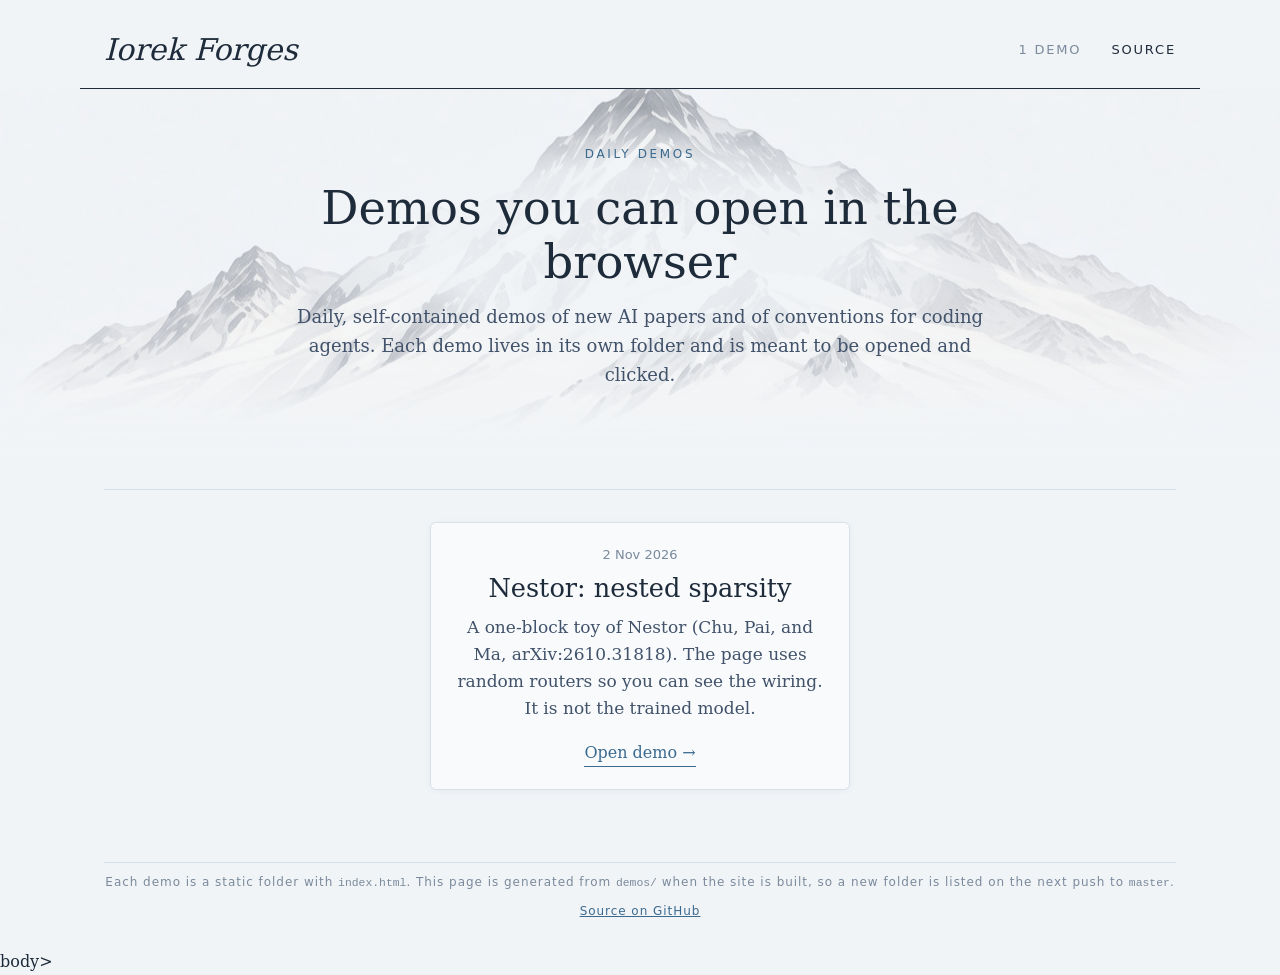
==== index.html @ 1a5e5af1 "Switch to the Mountain Winter theme and rename the site to Iorek Forges Co-authored-by: Matt Sheehan" ====
<!DOCTYPE html>
<html lang="en">
<head>
<meta charset="utf-8">
<meta name="viewport" content="width=device-width, initial-scale=1">
<title>Iorek Forges</title>
<meta name="description" content="Daily, self-contained demos of new AI papers and of conventions for coding agents. Each demo lives in its own folder and is meant to be opened and clicked.">
<link rel="icon" href="data:image/svg+xml,%3Csvg xmlns='http://www.w3.org/2000/svg' viewBox='0 0 32 32'%3E%3Crect fill='%233b6a8f' width='32' height='32' rx='6'/%3E%3C/svg%3E">
<link rel="stylesheet" href="assets/theme.css">
</head>
<body>
<header class="site-header">
  <div class="site-bar">
    <div class="site-bar-inner">
      <a class="site-name" href="./">Iorek Forges</a>
      <div class="site-bar-right">
        <span class="site-count">1 demo</span>
        <nav class="site-nav" aria-label="Site">
          <a href="https://github.com/MattSheehanDev/iorek-forges-ai">Source</a>
        </nav>
      </div>
    </div>
  </div>
</header>
<section class="hero">
  <div class="kicker">Daily demos</div>
  <h1>Demos you can open in the browser</h1>
  <p class="lede">Daily, self-contained demos of new AI papers and of conventions for coding agents. Each demo lives in its own folder and is meant to be opened and clicked.</p>
</section>
<main class="page">
  <ol class="demo-list">
    <li>
      <a class="demo-card" href="demos/2026-11-02-nestor-nested-sparsity/">
        <time datetime="2026-11-02">2 Nov 2026</time>
        <h2>Nestor: nested sparsity</h2>
        <p>A one-block toy of Nestor (Chu, Pai, and Ma, arXiv:2610.31818). The page uses random routers so you can see the wiring. It is not the trained model.</p>
        <span class="demo-card-path">Open demo →</span>
      </a>
    </li>
  </ol>
</main>
<footer class="site-footer">
  <div class="site-footer-inner">
    <p>Each demo is a static folder with <code>index.html</code>. This page is generated from <code>demos/</code> when the site is built, so a new folder is listed on the next push to <code>master</code>.</p>
    <p><a href="https://github.com/MattSheehanDev/iorek-forges-ai">Source on GitHub</a></p>
  </div>
</footer>body>
</html>
---- assets/theme.css ----
/* Shared site theme: Mountain Winter.
   Pale cool paper, ink-slate serif type, an icy slate-blue accent,
   frosty cards, and a watercolor mountain range (assets/winter-range.jpg)
   behind a centered hero. */

:root {
  --bg: #f1f4f7;
  --card: #f8fafc;
  --ink: #1e2b3a;
  --body: #41526a;
  --muted: #7a8a9c;
  --accent: #3b6a8f;
  --accent-deep: #2a5273;
  --line: #d6e1ea;
  --line-strong: #c3d2de;
  --good: #2f6f5e;
  --shadow: 0 1px 6px rgba(59, 106, 143, 0.06);
  --radius: 6px;
  --font: Georgia, "Iowan Old Style", "Palatino Linotype", "DejaVu Serif", serif;
  --sans: "Helvetica Neue", "Segoe UI", "DejaVu Sans", Arial, sans-serif;
  --glow: 0 0 18px var(--bg), 0 0 8px var(--bg);
  /* Names the Nestor page already uses. */
  --paper: var(--bg);
  --copper: var(--accent);
  --header: var(--ink);
  --header-2: var(--accent-deep);
  --navy: var(--ink);
  --blue: var(--accent);
}

* { box-sizing: border-box; }
html, body { margin: 0; padding: 0; }

body {
  background: var(--bg);
  color: var(--ink);
  font-family: var(--font);
  font-size: 16px;
  line-height: 1.6;
  -webkit-font-smoothing: antialiased;
}

h1, h2, h3 { font-family: var(--font); font-weight: normal; letter-spacing: 0; line-height: 1.15; color: var(--ink); }

a { color: var(--accent); }
a:hover { color: var(--accent-deep); }

/* Header: italic serif wordmark, small-caps sans nav, ink rule. */
.site-header { position: relative; z-index: 2; background: var(--bg); color: var(--ink); }
.site-topbar-inner, .site-bar-inner, .page, .site-footer-inner {
  max-width: 1120px; margin: 0 auto; padding-left: 24px; padding-right: 24px;
}
.site-topbar { display: none; }
.site-bar-inner {
  display: flex; align-items: center; justify-content: space-between; gap: 16px;
  padding-top: 26px; padding-bottom: 14px; border-bottom: 1.5px solid var(--ink);
}
.site-name { color: var(--ink); font-style: italic; font-size: 30px; text-decoration: none; }
.site-name:hover { color: var(--accent); }
.site-nav, .site-count { font-family: var(--sans); font-size: 13px; letter-spacing: .14em; text-transform: uppercase; }
.site-nav { display: flex; gap: 30px; }
.site-nav a { color: var(--ink); text-decoration: none; }
.site-nav a:hover { color: var(--accent); }
.site-count { color: var(--muted); }
.site-bar-right { display: flex; align-items: center; gap: 30px; }

/* Landing hero: centered over the watercolor range. */
.hero {
  position: relative; text-align: center; padding: 56px 24px 64px; overflow: hidden;
  max-width: 1280px; margin: 0 auto;
}
.hero::before {
  content: ""; position: absolute; inset: 0;
  background: url("winter-range.jpg") center 62% / 1280px auto no-repeat;
  opacity: .6;
  -webkit-mask-image: linear-gradient(#000 70%, transparent 100%);
          mask-image: linear-gradient(#000 70%, transparent 100%);
}
.hero::after {
  content: ""; position: absolute; left: 50%; top: 20px; width: 720px; height: 280px; transform: translateX(-50%);
  background: radial-gradient(ellipse at center, rgba(241,244,247,.85) 40%, rgba(241,244,247,0) 72%);
}
.hero > * { position: relative; z-index: 1; }
.kicker { color: var(--accent); font-family: var(--sans); font-size: 12px; letter-spacing: .22em; text-transform: uppercase; }
.hero h1 { font-size: clamp(2.2rem, 1.2rem + 2.6vw, 2.9rem); margin: 18px auto 14px; max-width: 640px; text-shadow: var(--glow); }
.hero .lede { margin: 0 auto; text-shadow: 0 0 10px var(--bg); }

.page { padding-top: 36px; padding-bottom: 56px; }
.page h1 { margin: 0 0 12px; font-size: clamp(2rem, 1rem + 2.4vw, 2.75rem); }
.lede { margin: 0; max-width: 60ch; color: var(--body); font-size: 18px; }

.demo-list {
  list-style: none; margin: 0; padding: 32px 0 0; border-top: 1px solid var(--line);
  display: grid; grid-template-columns: repeat(auto-fit, minmax(280px, 1fr)); gap: 32px;
}
.demo-list:has(> li:only-child) { grid-template-columns: minmax(280px, 420px); justify-content: center; }
.demo-card {
  display: flex; flex-direction: column; height: 100%; text-align: center;
  background: var(--card); border: 1px solid var(--line); border-radius: var(--radius);
  padding: 22px 24px; text-decoration: none; color: inherit; box-shadow: var(--shadow);
}
.demo-card:hover { border-color: var(--accent); }
.demo-card:focus-visible { outline: 2px solid var(--accent); outline-offset: 3px; }
.demo-card time { display: block; margin-bottom: 8px; color: var(--muted); font-family: var(--sans); font-size: 13px; }
.demo-card h2 { margin: 0 0 10px; font-size: 1.6rem; }
.demo-card p { margin: 0 0 18px; color: var(--body); font-size: 17px; }
.demo-card-path { margin-top: auto; align-self: center; color: var(--accent); border-bottom: 1px solid var(--accent); font-size: 16px; }

.empty { color: var(--muted); text-align: center; }

.site-footer { color: var(--muted); font-family: var(--sans); font-size: 12px; letter-spacing: .08em; }
.site-footer-inner { padding-top: 16px; padding-bottom: 28px; text-align: center; }
.site-footer-inner > * { border-top: 1px solid var(--line); }
.site-footer-inner > * + * { border-top: 0; }
.site-footer p { margin: 0; padding-top: 10px; }
.site-footer a { color: var(--accent); }
.site-footer code { font-family: ui-monospace, SFMono-Regular, Menlo, Consolas, monospace; font-size: .95em; letter-spacing: 0; }

/* Demo pages: a subtle strip of the range under the site header. */
.site-header.demo-header::after {
  content: ""; display: block; height: 90px; margin-top: -1px;
  background: url("winter-range.jpg") center 58% / 1280px auto no-repeat;
  opacity: .35;
  -webkit-mask-image: linear-gradient(transparent, #000 30%, #000 50%, transparent);
          mask-image: linear-gradient(transparent, #000 30%, #000 50%, transparent);
}

/* Shared controls. Scoped so diagram buttons inside a demo can opt out. */
.btn, .presets button, .schedule button, .layer-tabs button, #reshuffle {
  border: 1px solid var(--accent); background: var(--card); color: var(--accent);
  border-radius: 6px; padding: 8px 14px; font-family: var(--sans); font-size: 13px;
  letter-spacing: .3px; line-height: 1.2; cursor: pointer;
}
.btn:hover, .presets button:hover, .schedule button:hover, .layer-tabs button:hover, #reshuffle:hover,
.presets button[aria-pressed="true"], .schedule button[aria-pressed="true"], .layer-tabs button[aria-pressed="true"] {
  background: var(--accent); border-color: var(--accent); color: #fff;
}
input[type="range"] { accent-color: var(--accent); width: 100%; }
input[type="number"], input[type="text"], input[type="search"] {
  font-family: var(--sans); border: 1px solid var(--line-strong); border-radius: 6px; background: #fff; color: var(--ink);
}
:focus-visible { outline: 2px solid var(--accent); outline-offset: 2px; }

@media (max-width: 640px) {
  .site-name { font-size: 24px; }
  .hero { padding: 36px 16px 44px; }
  .page { padding-top: 24px; }
}
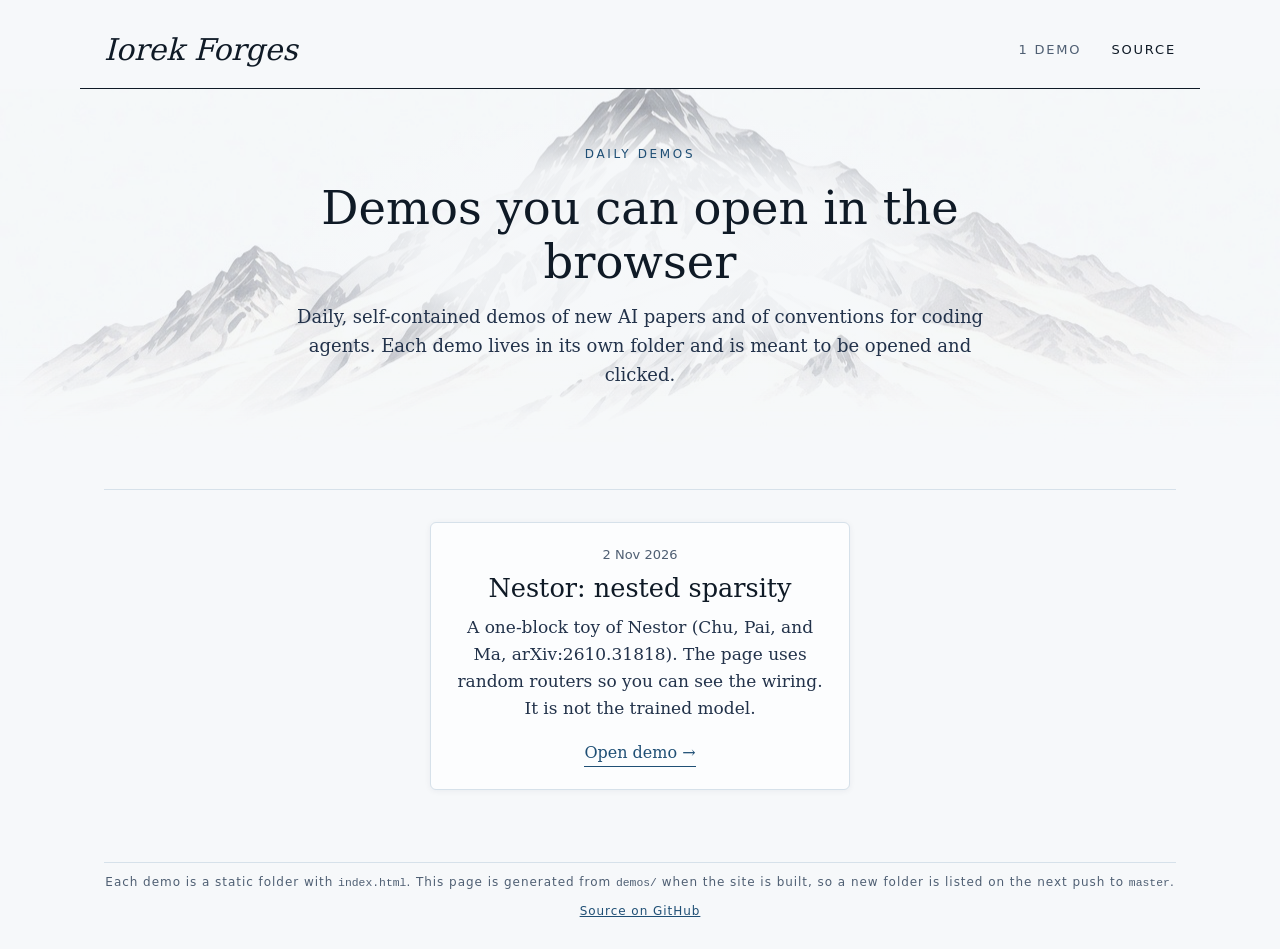
==== commit 6ca8139c: "Fix stray body> text in landing page Co-authored-by: Matt Sheehan <matt-sheehan@outlook.com>" ====
--- a/index.html
+++ b/index.html
@@ -44,5 +44,6 @@
     <p>Each demo is a static folder with <code>index.html</code>. This page is generated from <code>demos/</code> when the site is built, so a new folder is listed on the next push to <code>master</code>.</p>
     <p><a href="https://github.com/MattSheehanDev/iorek-forges-ai">Source on GitHub</a></p>
   </div>
-</footer>body>
+</footer>
+</body>
 </html>
--- a/assets/theme.css
+++ b/assets/theme.css
@@ -4,17 +4,17 @@
    behind a centered hero. */
 
 :root {
-  --bg: #f1f4f7;
-  --card: #f8fafc;
-  --ink: #1e2b3a;
-  --body: #41526a;
-  --muted: #7a8a9c;
-  --accent: #3b6a8f;
-  --accent-deep: #2a5273;
+  --bg: #f6f8fa;
+  --card: #fcfdfe;
+  --ink: #0f1a26;
+  --body: #22324a;
+  --muted: #4f5f73;
+  --accent: #1f4f75;
+  --accent-deep: #163a58;
   --line: #d6e1ea;
   --line-strong: #c3d2de;
   --good: #2f6f5e;
-  --shadow: 0 1px 6px rgba(59, 106, 143, 0.06);
+  --shadow: 0 1px 6px rgba(15, 40, 70, 0.06);
   --radius: 6px;
   --font: Georgia, "Iowan Old Style", "Palatino Linotype", "DejaVu Serif", serif;
   --sans: "Helvetica Neue", "Segoe UI", "DejaVu Sans", Arial, sans-serif;
@@ -66,19 +66,20 @@
 
 /* Landing hero: centered over the watercolor range. */
 .hero {
-  position: relative; text-align: center; padding: 56px 24px 64px; overflow: hidden;
+  position: relative; isolation: isolate; background: var(--bg); text-align: center; padding: 56px 24px 64px; overflow: hidden;
   max-width: 1280px; margin: 0 auto;
 }
 .hero::before {
   content: ""; position: absolute; inset: 0;
   background: url("winter-range.jpg") center 62% / 1280px auto no-repeat;
   opacity: .6;
+  mix-blend-mode: multiply;
   -webkit-mask-image: linear-gradient(#000 70%, transparent 100%);
           mask-image: linear-gradient(#000 70%, transparent 100%);
 }
 .hero::after {
   content: ""; position: absolute; left: 50%; top: 20px; width: 720px; height: 280px; transform: translateX(-50%);
-  background: radial-gradient(ellipse at center, rgba(241,244,247,.85) 40%, rgba(241,244,247,0) 72%);
+  background: radial-gradient(ellipse at center, rgba(246,248,250,.88) 42%, rgba(246,248,250,0) 72%);
 }
 .hero > * { position: relative; z-index: 1; }
 .kicker { color: var(--accent); font-family: var(--sans); font-size: 12px; letter-spacing: .22em; text-transform: uppercase; }
@@ -121,6 +122,7 @@
   content: ""; display: block; height: 90px; margin-top: -1px;
   background: url("winter-range.jpg") center 58% / 1280px auto no-repeat;
   opacity: .35;
+  mix-blend-mode: multiply;
   -webkit-mask-image: linear-gradient(transparent, #000 30%, #000 50%, transparent);
           mask-image: linear-gradient(transparent, #000 30%, #000 50%, transparent);
 }
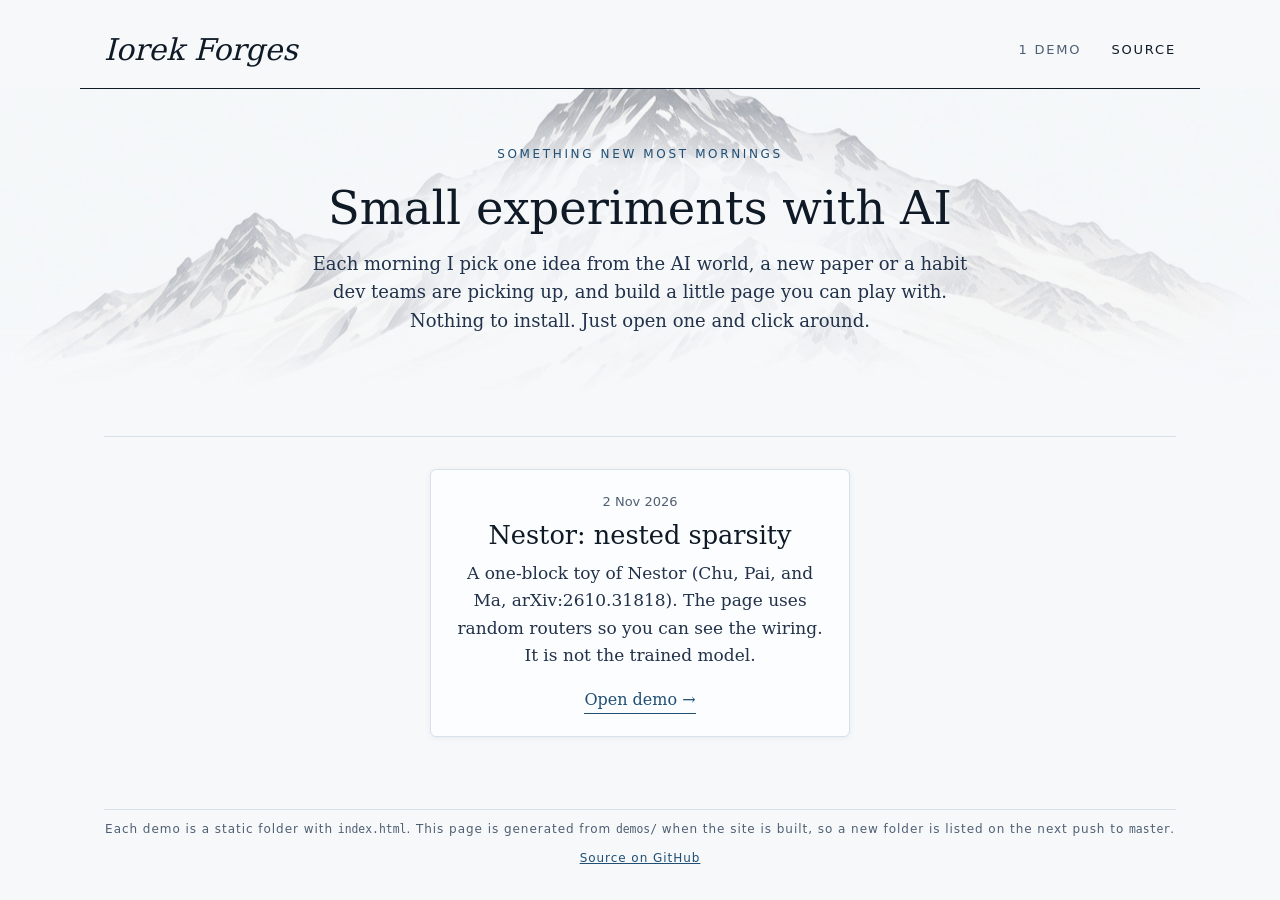
==== commit 87281f5b: "Update landing page hero copy Co-authored-by: Matt Sheehan <matt-sheehan@outlook.com>" ====
--- a/index.html
+++ b/index.html
@@ -23,9 +23,9 @@
   </div>
 </header>
 <section class="hero">
-  <div class="kicker">Daily demos</div>
-  <h1>Demos you can open in the browser</h1>
-  <p class="lede">Daily, self-contained demos of new AI papers and of conventions for coding agents. Each demo lives in its own folder and is meant to be opened and clicked.</p>
+  <div class="kicker">Something new most mornings</div>
+  <h1>Small experiments with AI</h1>
+  <p class="lede">Each morning I pick one idea from the AI world, a new paper or a habit dev teams are picking up, and build a little page you can play with. Nothing to install. Just open one and click around.</p>
 </section>
 <main class="page">
   <ol class="demo-list">
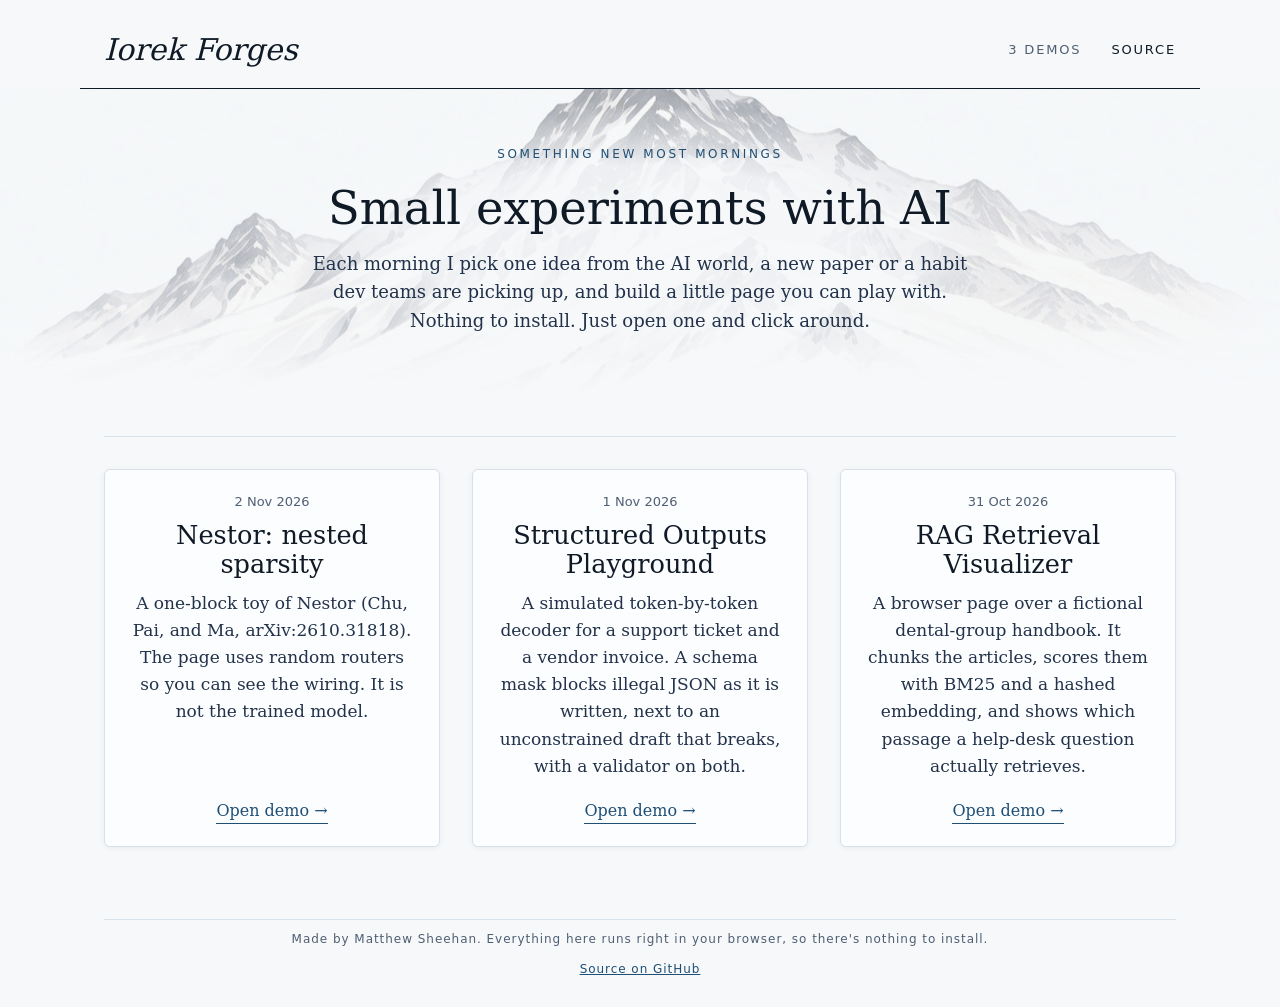
==== commit 20f8198c: "Reword landing page footer Co-authored-by: Matt Sheehan <matt-sheehan@outlook.com>" ====
--- a/index.html
+++ b/index.html
@@ -14,7 +14,7 @@
     <div class="site-bar-inner">
       <a class="site-name" href="./">Iorek Forges</a>
       <div class="site-bar-right">
-        <span class="site-count">1 demo</span>
+        <span class="site-count">3 demos</span>
         <nav class="site-nav" aria-label="Site">
           <a href="https://github.com/MattSheehanDev/iorek-forges-ai">Source</a>
         </nav>
@@ -37,11 +37,27 @@
         <span class="demo-card-path">Open demo →</span>
       </a>
     </li>
+    <li>
+      <a class="demo-card" href="demos/2026-11-01-structured-outputs-playground/">
+        <time datetime="2026-11-01">1 Nov 2026</time>
+        <h2>Structured Outputs Playground</h2>
+        <p>A simulated token-by-token decoder for a support ticket and a vendor invoice. A schema mask blocks illegal JSON as it is written, next to an unconstrained draft that breaks, with a validator on both.</p>
+        <span class="demo-card-path">Open demo →</span>
+      </a>
+    </li>
+    <li>
+      <a class="demo-card" href="demos/2026-10-31-rag-retrieval-visualizer/">
+        <time datetime="2026-10-31">31 Oct 2026</time>
+        <h2>RAG Retrieval Visualizer</h2>
+        <p>A browser page over a fictional dental-group handbook. It chunks the articles, scores them with BM25 and a hashed embedding, and shows which passage a help-desk question actually retrieves.</p>
+        <span class="demo-card-path">Open demo →</span>
+      </a>
+    </li>
   </ol>
 </main>
 <footer class="site-footer">
   <div class="site-footer-inner">
-    <p>Each demo is a static folder with <code>index.html</code>. This page is generated from <code>demos/</code> when the site is built, so a new folder is listed on the next push to <code>master</code>.</p>
+    <p>Made by Matthew Sheehan. Everything here runs right in your browser, so there's nothing to install.</p>
     <p><a href="https://github.com/MattSheehanDev/iorek-forges-ai">Source on GitHub</a></p>
   </div>
 </footer>
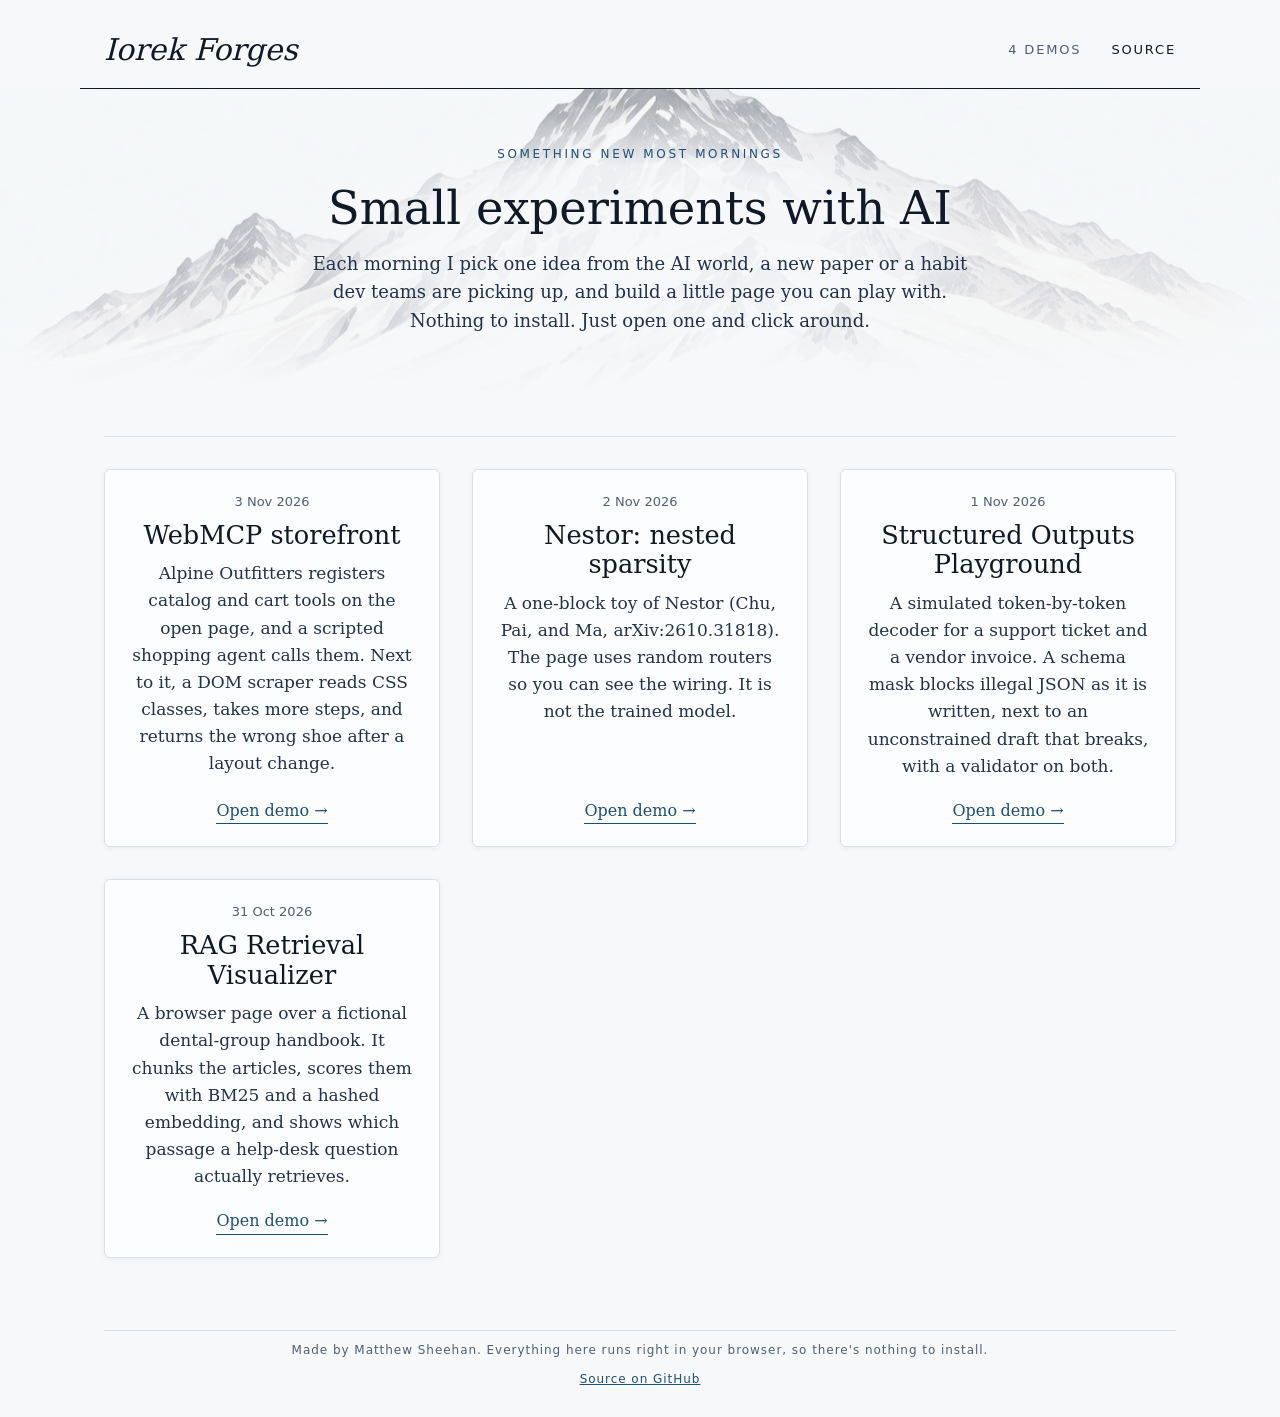
==== commit df4c4c2e: "Add a WebMCP storefront demo Alpine Outfitters registers catalog and cart tools on the page. A scrip" ====
--- a/index.html
+++ b/index.html
@@ -14,7 +14,7 @@
     <div class="site-bar-inner">
       <a class="site-name" href="./">Iorek Forges</a>
       <div class="site-bar-right">
-        <span class="site-count">3 demos</span>
+        <span class="site-count">4 demos</span>
         <nav class="site-nav" aria-label="Site">
           <a href="https://github.com/MattSheehanDev/iorek-forges-ai">Source</a>
         </nav>
@@ -29,6 +29,14 @@
 </section>
 <main class="page">
   <ol class="demo-list">
+    <li>
+      <a class="demo-card" href="demos/2026-11-03-webmcp-storefront/">
+        <time datetime="2026-11-03">3 Nov 2026</time>
+        <h2>WebMCP storefront</h2>
+        <p>Alpine Outfitters registers catalog and cart tools on the open page, and a scripted shopping agent calls them. Next to it, a DOM scraper reads CSS classes, takes more steps, and returns the wrong shoe after a layout change.</p>
+        <span class="demo-card-path">Open demo →</span>
+      </a>
+    </li>
     <li>
       <a class="demo-card" href="demos/2026-11-02-nestor-nested-sparsity/">
         <time datetime="2026-11-02">2 Nov 2026</time>
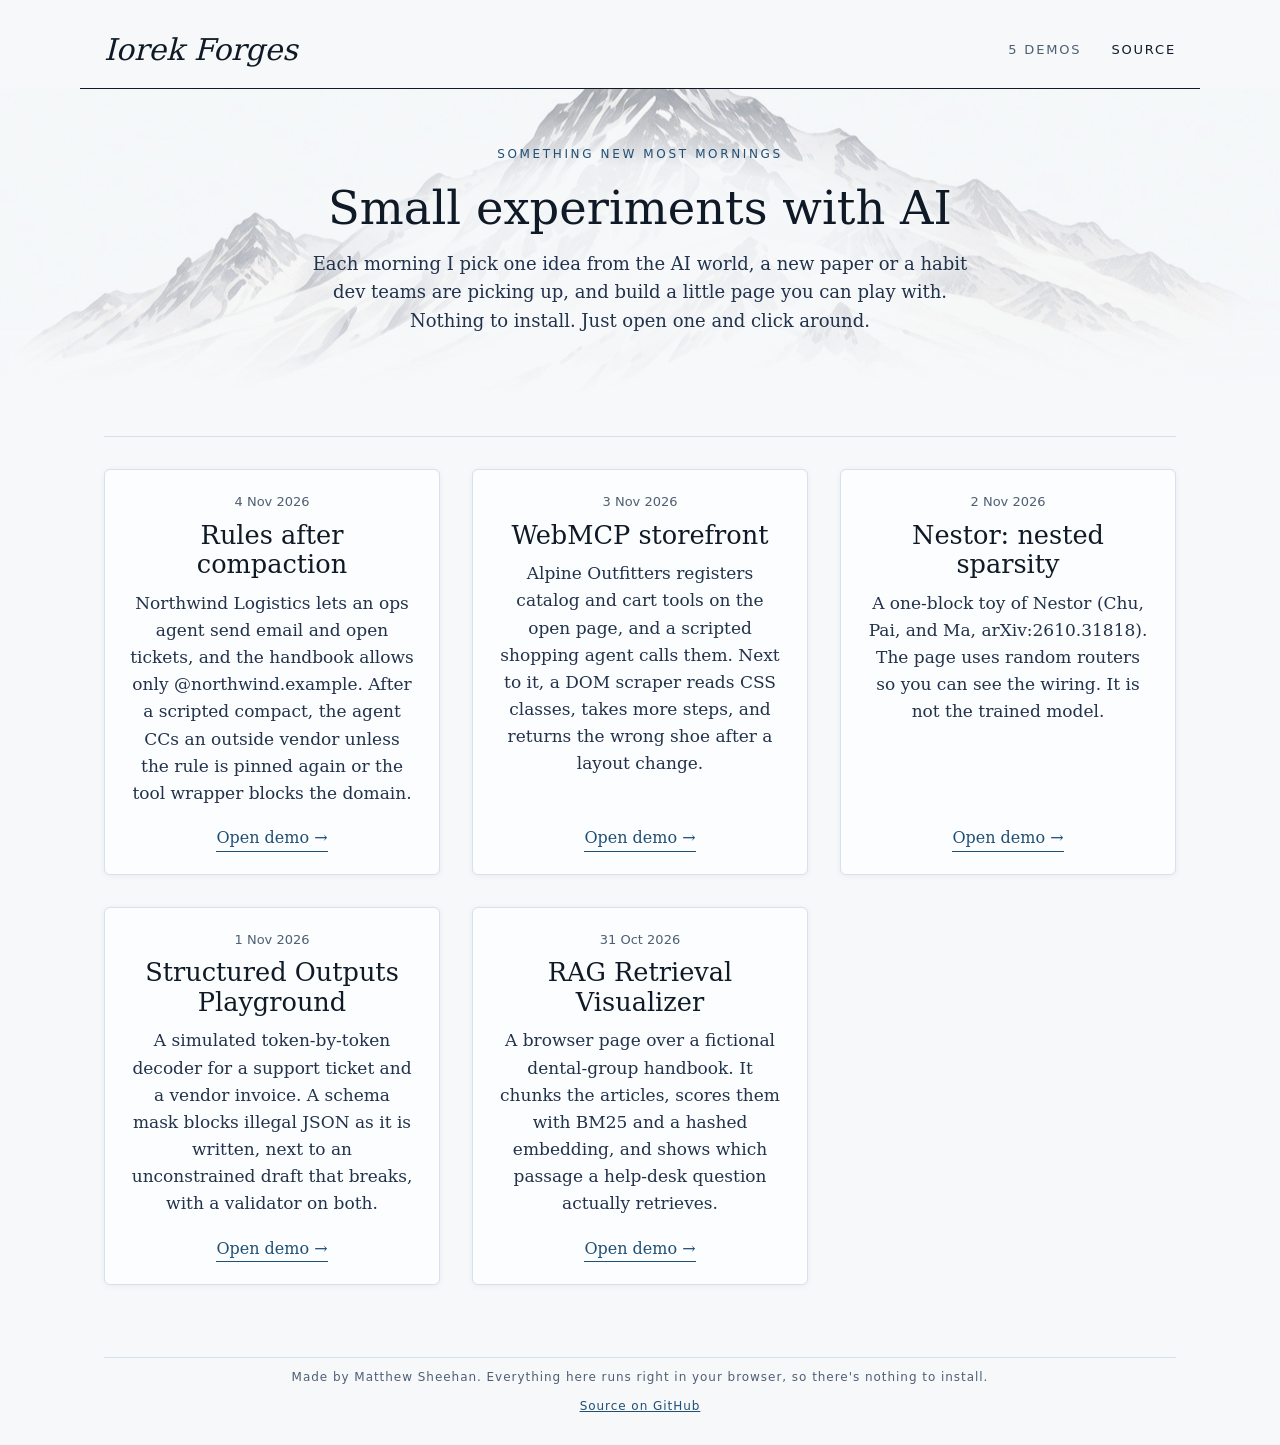
==== commit 94150637: "Add 2026-11-04 compaction rule compliance demo Co-authored-by: Matt Sheehan <matt-sheehan@outlook.co" ====
--- a/index.html
+++ b/index.html
@@ -14,7 +14,7 @@
     <div class="site-bar-inner">
       <a class="site-name" href="./">Iorek Forges</a>
       <div class="site-bar-right">
-        <span class="site-count">4 demos</span>
+        <span class="site-count">5 demos</span>
         <nav class="site-nav" aria-label="Site">
           <a href="https://github.com/MattSheehanDev/iorek-forges-ai">Source</a>
         </nav>
@@ -29,6 +29,14 @@
 </section>
 <main class="page">
   <ol class="demo-list">
+    <li>
+      <a class="demo-card" href="demos/2026-11-04-compaction-rule-compliance/">
+        <time datetime="2026-11-04">4 Nov 2026</time>
+        <h2>Rules after compaction</h2>
+        <p>Northwind Logistics lets an ops agent send email and open tickets, and the handbook allows only @northwind.example. After a scripted compact, the agent CCs an outside vendor unless the rule is pinned again or the tool wrapper blocks the domain.</p>
+        <span class="demo-card-path">Open demo →</span>
+      </a>
+    </li>
     <li>
       <a class="demo-card" href="demos/2026-11-03-webmcp-storefront/">
         <time datetime="2026-11-03">3 Nov 2026</time>
--- a/assets/theme.css
+++ b/assets/theme.css
@@ -117,6 +117,30 @@
 .site-footer a { color: var(--accent); }
 .site-footer code { font-family: ui-monospace, SFMono-Regular, Menlo, Consolas, monospace; font-size: .95em; letter-spacing: 0; }
 
+/* Demo pages: the "Inspired by" list near the bottom of index.html. */
+.sources {
+  margin: 28px 0 4px;
+  padding-top: 16px;
+  border-top: 1px solid var(--line);
+  color: var(--body);
+  font-family: var(--sans);
+  font-size: 14px;
+  line-height: 1.5;
+}
+.sources h2 {
+  margin: 0 0 8px;
+  font-family: var(--sans);
+  font-size: 12px;
+  font-weight: 600;
+  letter-spacing: .16em;
+  text-transform: uppercase;
+  color: var(--muted);
+  line-height: 1.3;
+}
+.sources ul { margin: 0; padding-left: 1.2em; }
+.sources li { margin: 3px 0; }
+.sources a { color: var(--accent); }
+
 /* Demo pages: a subtle strip of the range under the site header. */
 .site-header.demo-header::after {
   content: ""; display: block; height: 90px; margin-top: -1px;
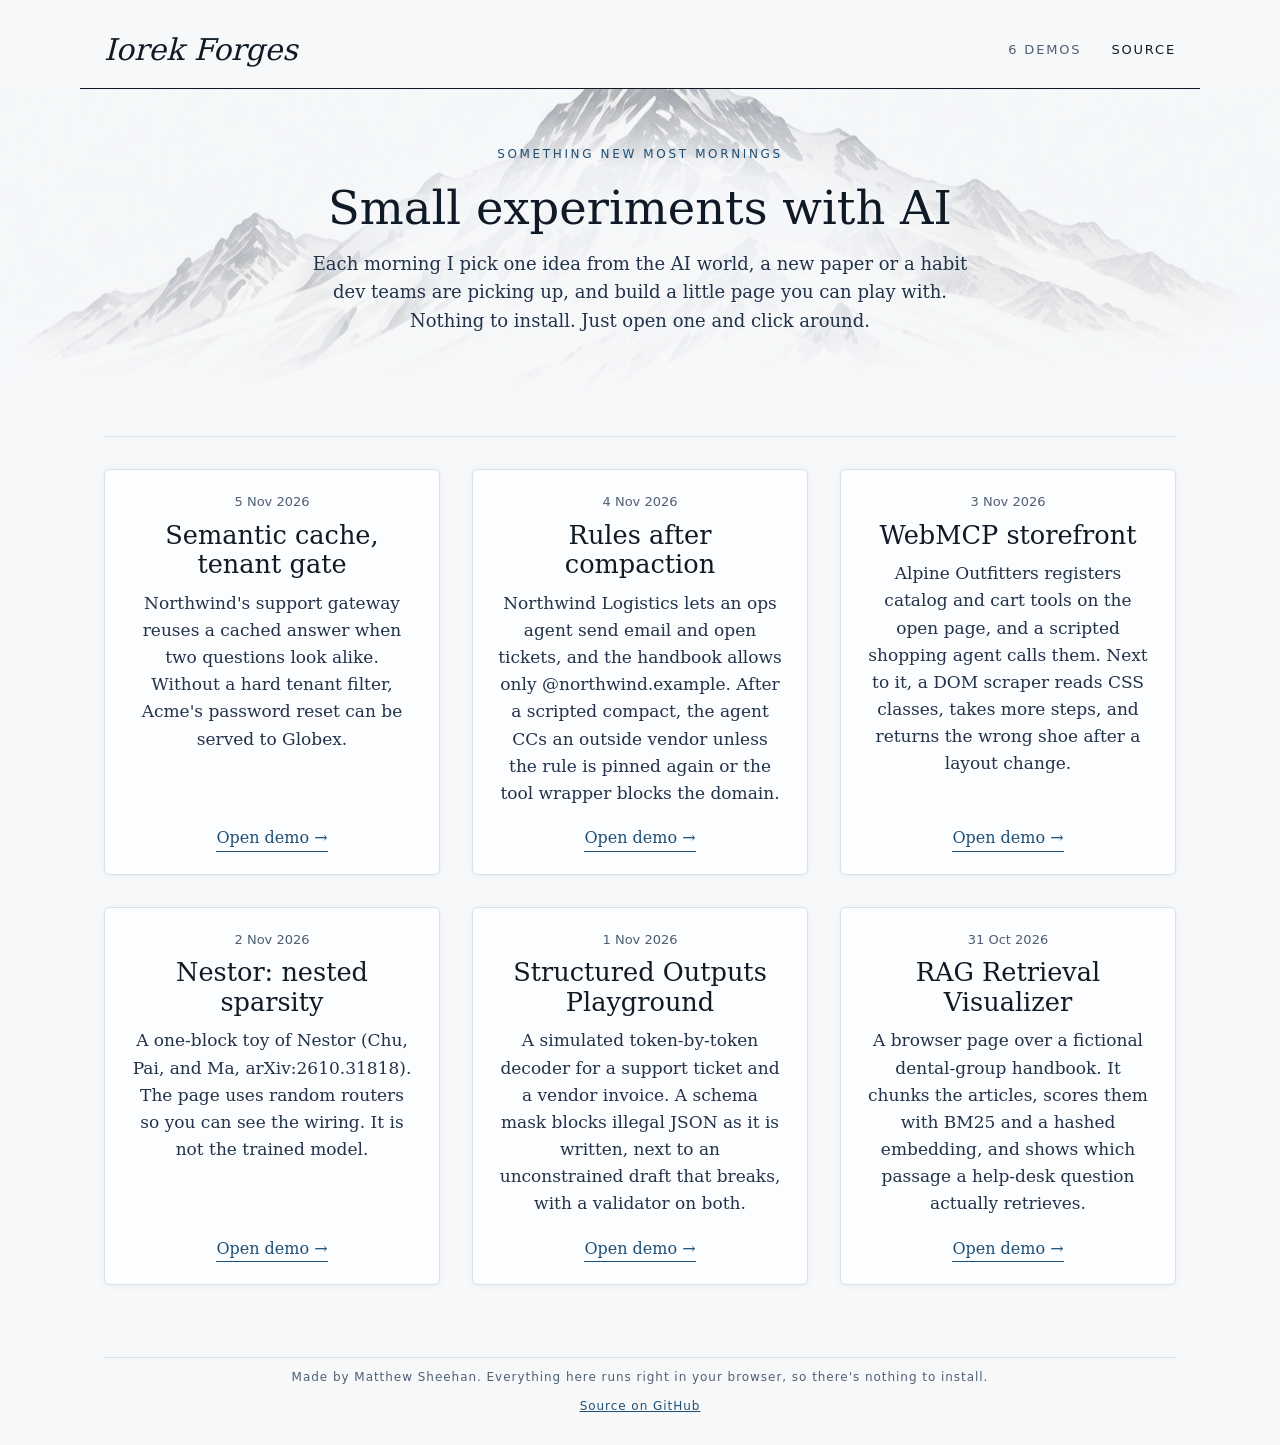
==== commit b3011bc0: "Add 2026-11-05 semantic cache tenant isolation demo Show how a cosine cache and a soft tenant prefix" ====
--- a/index.html
+++ b/index.html
@@ -14,7 +14,7 @@
     <div class="site-bar-inner">
       <a class="site-name" href="./">Iorek Forges</a>
       <div class="site-bar-right">
-        <span class="site-count">5 demos</span>
+        <span class="site-count">6 demos</span>
         <nav class="site-nav" aria-label="Site">
           <a href="https://github.com/MattSheehanDev/iorek-forges-ai">Source</a>
         </nav>
@@ -29,6 +29,14 @@
 </section>
 <main class="page">
   <ol class="demo-list">
+    <li>
+      <a class="demo-card" href="demos/2026-11-05-semantic-cache-tenant-isolation/">
+        <time datetime="2026-11-05">5 Nov 2026</time>
+        <h2>Semantic cache, tenant gate</h2>
+        <p>Northwind&#x27;s support gateway reuses a cached answer when two questions look alike. Without a hard tenant filter, Acme&#x27;s password reset can be served to Globex.</p>
+        <span class="demo-card-path">Open demo →</span>
+      </a>
+    </li>
     <li>
       <a class="demo-card" href="demos/2026-11-04-compaction-rule-compliance/">
         <time datetime="2026-11-04">4 Nov 2026</time>
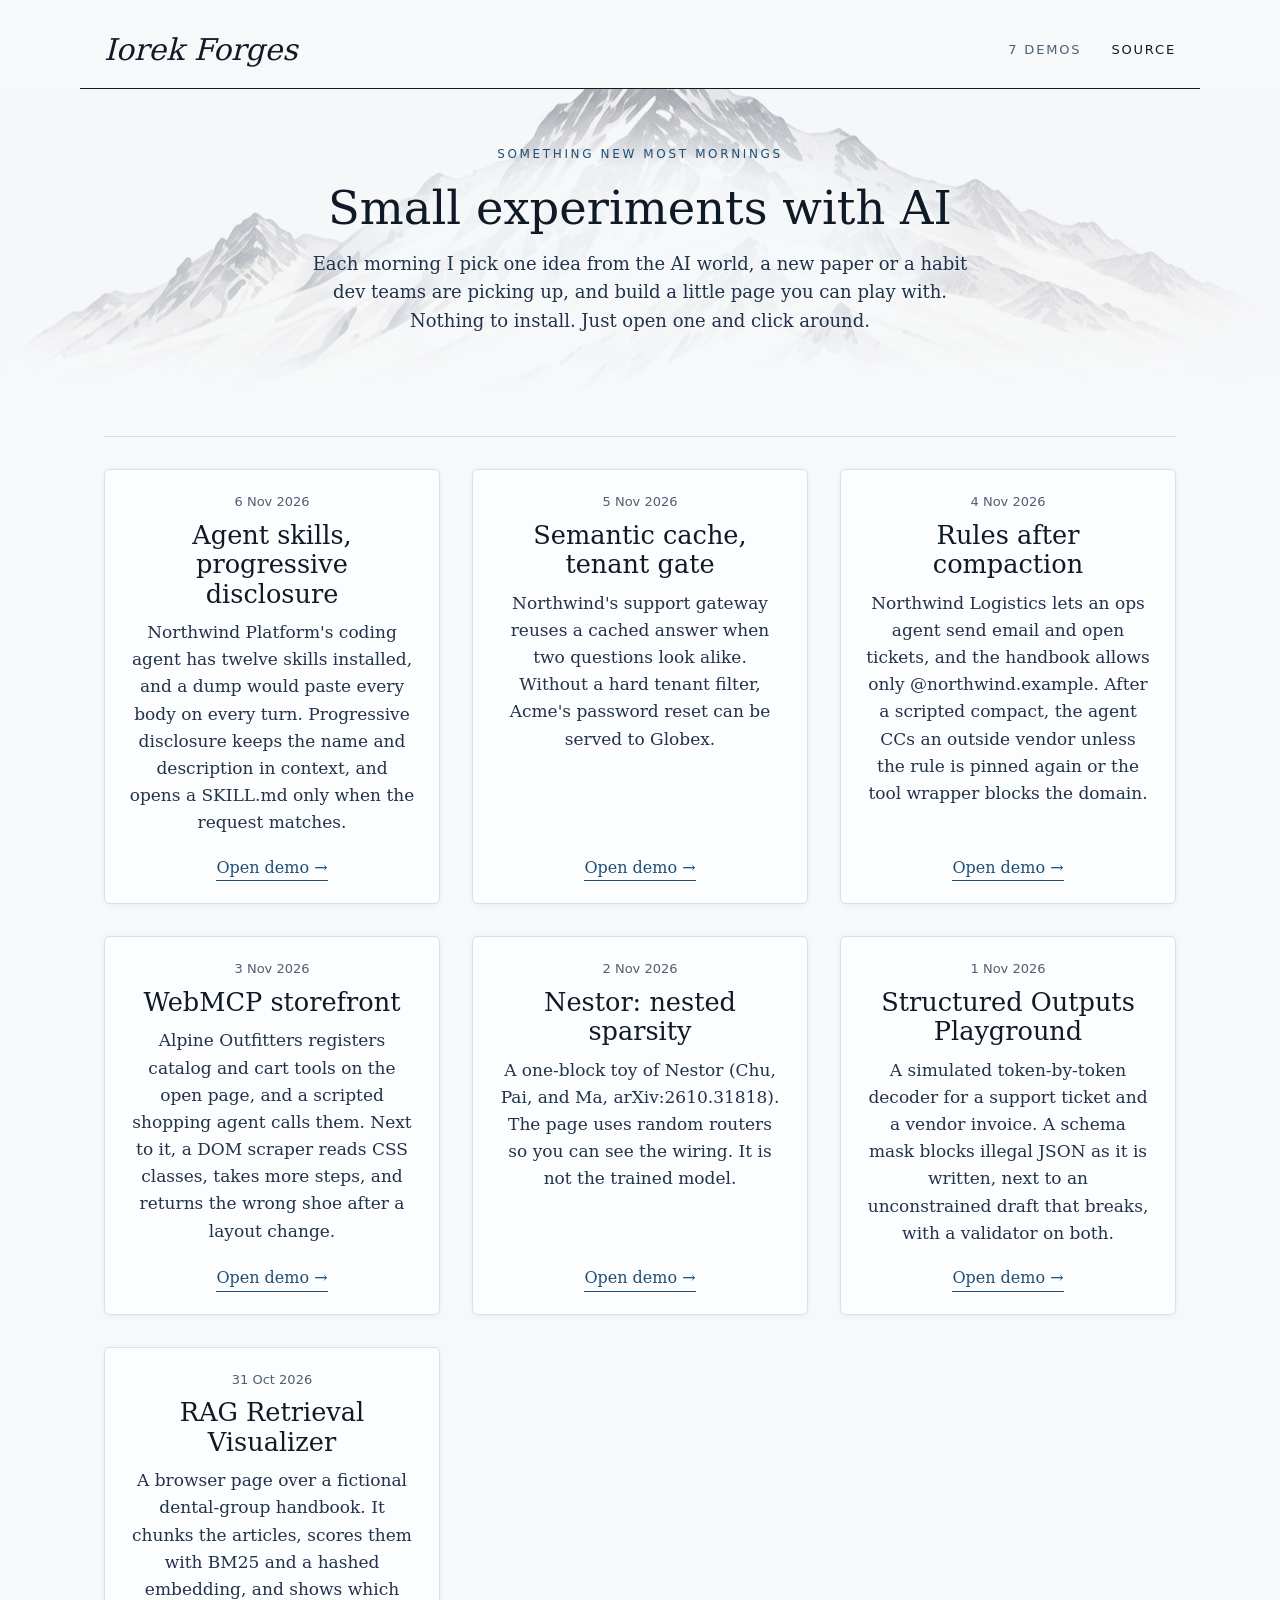
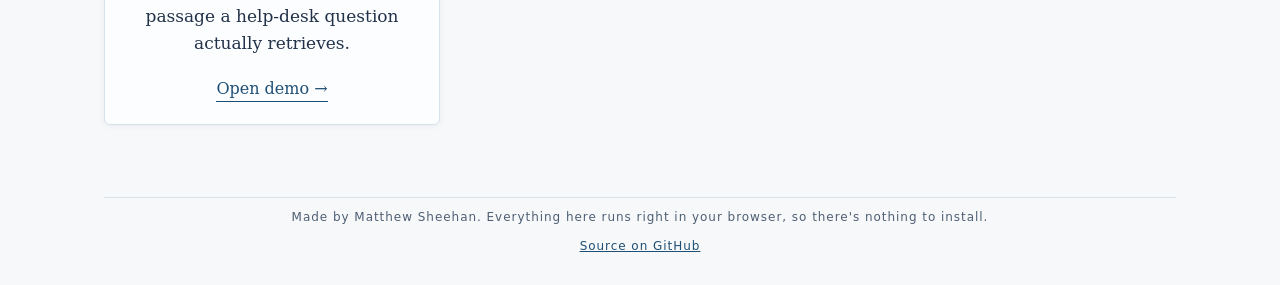
==== commit 21b720fe: "Add 2026-11-06 agent skills progressive disclosure demo Northwind Platform's coding agent keeps twel" ====
--- a/index.html
+++ b/index.html
@@ -14,7 +14,7 @@
     <div class="site-bar-inner">
       <a class="site-name" href="./">Iorek Forges</a>
       <div class="site-bar-right">
-        <span class="site-count">6 demos</span>
+        <span class="site-count">7 demos</span>
         <nav class="site-nav" aria-label="Site">
           <a href="https://github.com/MattSheehanDev/iorek-forges-ai">Source</a>
         </nav>
@@ -29,6 +29,14 @@
 </section>
 <main class="page">
   <ol class="demo-list">
+    <li>
+      <a class="demo-card" href="demos/2026-11-06-agent-skills-progressive-disclosure/">
+        <time datetime="2026-11-06">6 Nov 2026</time>
+        <h2>Agent skills, progressive disclosure</h2>
+        <p>Northwind Platform&#x27;s coding agent has twelve skills installed, and a dump would paste every body on every turn. Progressive disclosure keeps the name and description in context, and opens a SKILL.md only when the request matches.</p>
+        <span class="demo-card-path">Open demo →</span>
+      </a>
+    </li>
     <li>
       <a class="demo-card" href="demos/2026-11-05-semantic-cache-tenant-isolation/">
         <time datetime="2026-11-05">5 Nov 2026</time>
